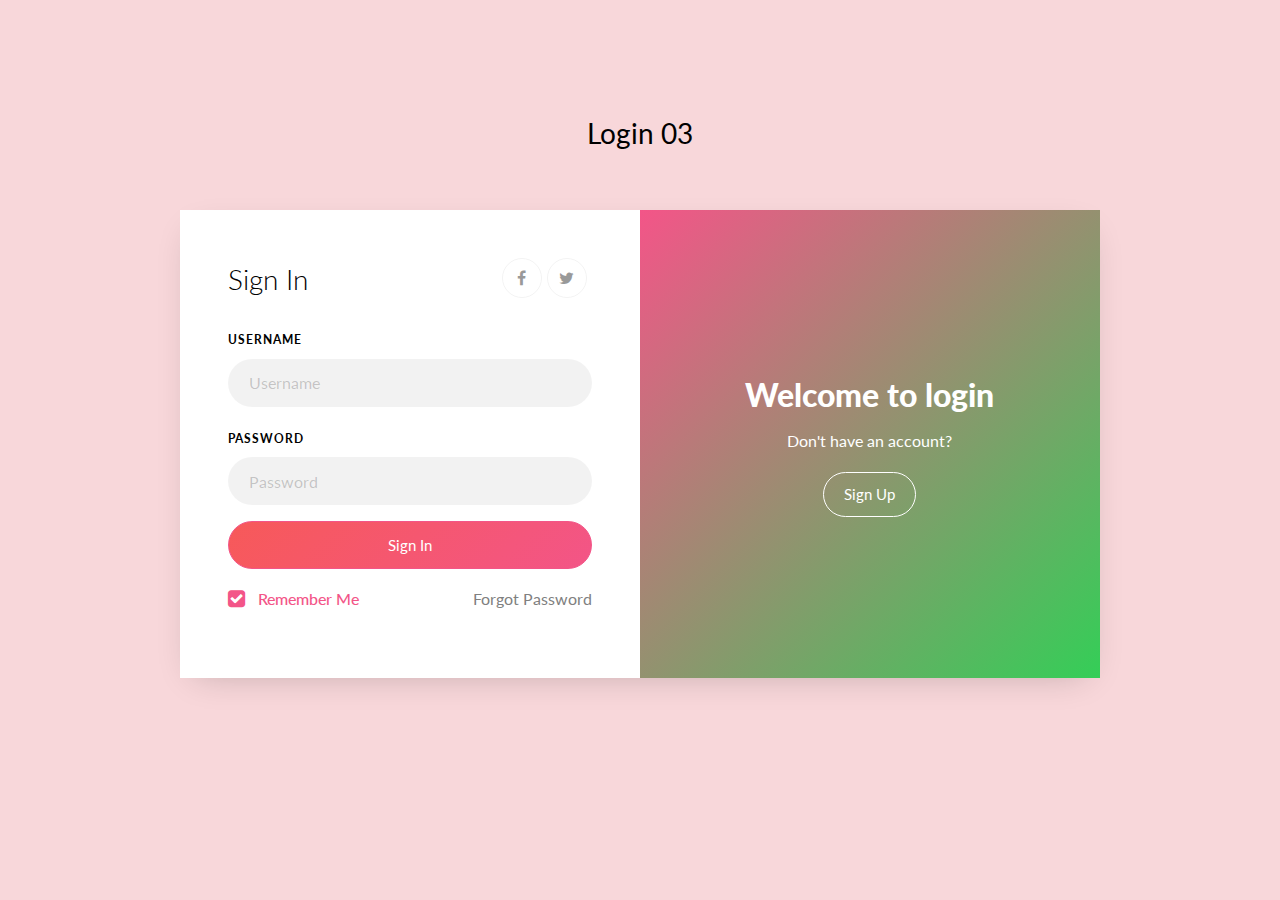
==== index.html @ 996f0812 "se creo la rama diseño-3 y se modifico el css de login" ====
<!doctype html>
<html lang="en">
  <head>
  	<title>Login 03</title>
    <meta charset="utf-8">
    <meta name="viewport" content="width=device-width, initial-scale=1, shrink-to-fit=no">

	<link href="https://fonts.googleapis.com/css?family=Lato:300,400,700,900&display=swap" rel="stylesheet">

	<link rel="stylesheet" href="https://stackpath.bootstrapcdn.com/font-awesome/4.7.0/css/font-awesome.min.css">
	
	<link rel="stylesheet" href="css/style.css">

	</head>
	<body>
	<section class="ftco-section">
		<div class="container">
			<div class="row justify-content-center">
				<div class="col-md-6 text-center mb-5">
					<h2 class="heading-section">Login 03</h2>
				</div>
			</div>
			<div class="row justify-content-center">
				<div class="col-md-12 col-lg-10">
					<div class="wrap d-md-flex">
						<div class="text-wrap p-4 p-lg-5 text-center d-flex align-items-center order-md-last">
							<div class="text w-100">
								<h2>Welcome to login</h2>
								<p>Don't have an account?</p>
								<a href="#" class="btn btn-white btn-outline-white">Sign Up</a>
							</div>
			      </div>
						<div class="login-wrap p-4 p-lg-5">
			      	<div class="d-flex">
			      		<div class="w-100">
			      			<h3 class="mb-4">Sign In</h3>
			      		</div>
								<div class="w-100">
									<p class="social-media d-flex justify-content-end">
										<a href="#" class="social-icon d-flex align-items-center justify-content-center"><span class="fa fa-facebook"></span></a>
										<a href="#" class="social-icon d-flex align-items-center justify-content-center"><span class="fa fa-twitter"></span></a>
									</p>
								</div>
			      	</div>
							<form action="#" class="signin-form">
			      		<div class="form-group mb-3">
			      			<label class="label" for="name">Username</label>
			      			<input type="text" class="form-control" placeholder="Username" required>
			      		</div>
		            <div class="form-group mb-3">
		            	<label class="label" for="password">Password</label>
		              <input type="password" class="form-control" placeholder="Password" required>
		            </div>
		            <div class="form-group">
		            	<button type="submit" class="form-control btn btn-primary submit px-3">Sign In</button>
		            </div>
		            <div class="form-group d-md-flex">
		            	<div class="w-50 text-left">
			            	<label class="checkbox-wrap checkbox-primary mb-0">Remember Me
									  <input type="checkbox" checked>
									  <span class="checkmark"></span>
										</label>
									</div>
									<div class="w-50 text-md-right">
										<a href="#">Forgot Password</a>
									</div>
		            </div>
		          </form>
		        </div>
		      </div>
				</div>
			</div>
		</div>
	</section>

	<script src="js/jquery.min.js"></script>
  <script src="js/popper.js"></script>
  <script src="js/bootstrap.min.js"></script>
  <script src="js/main.js"></script>

	</body>
</html>
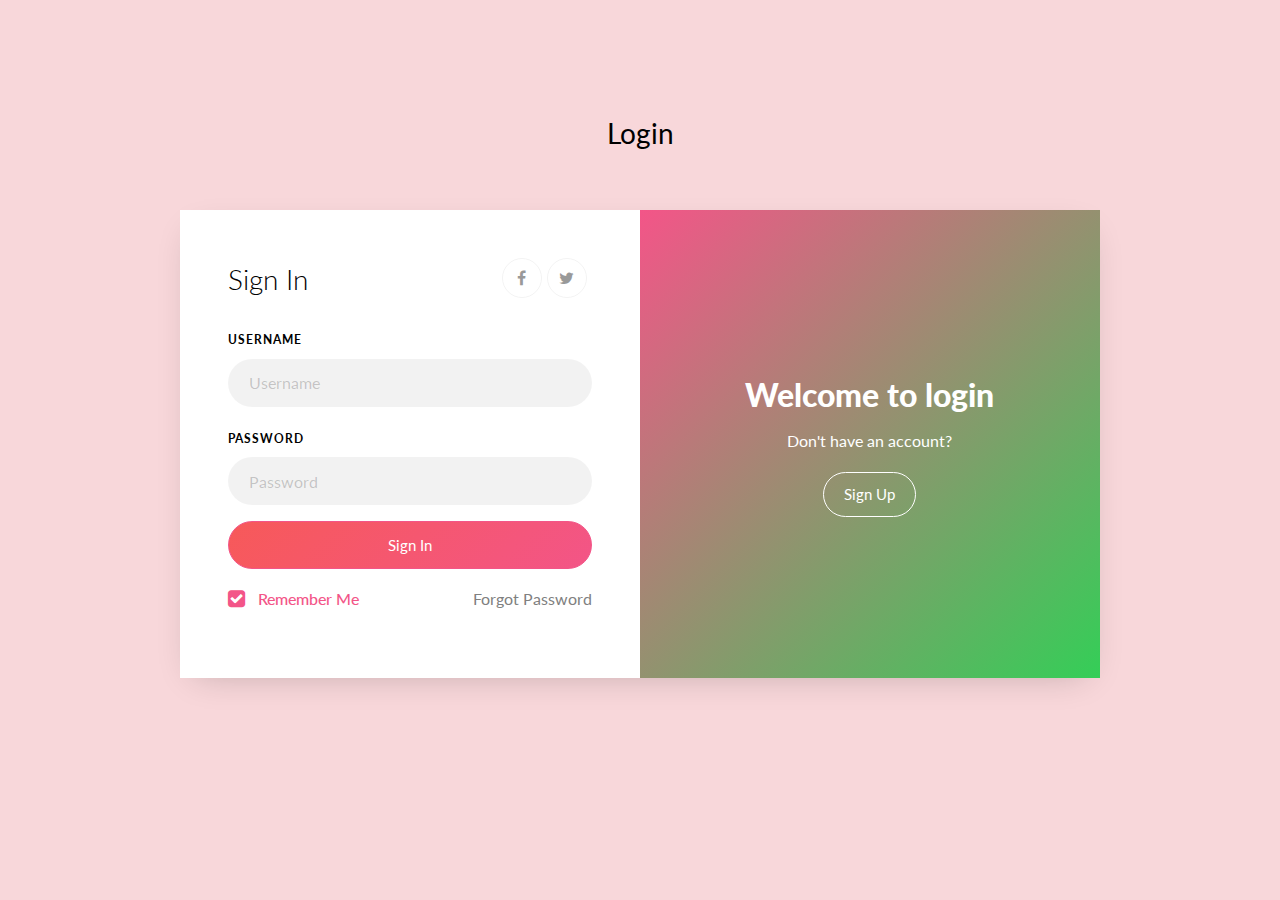
==== commit 0db310a5: "se modifico el titulo h2" ====
--- a/index.html
+++ b/index.html
@@ -17,7 +17,7 @@
 		<div class="container">
 			<div class="row justify-content-center">
 				<div class="col-md-6 text-center mb-5">
-					<h2 class="heading-section">Login 03</h2>
+					<h2 class="heading-section">Login</h2>
 				</div>
 			</div>
 			<div class="row justify-content-center">
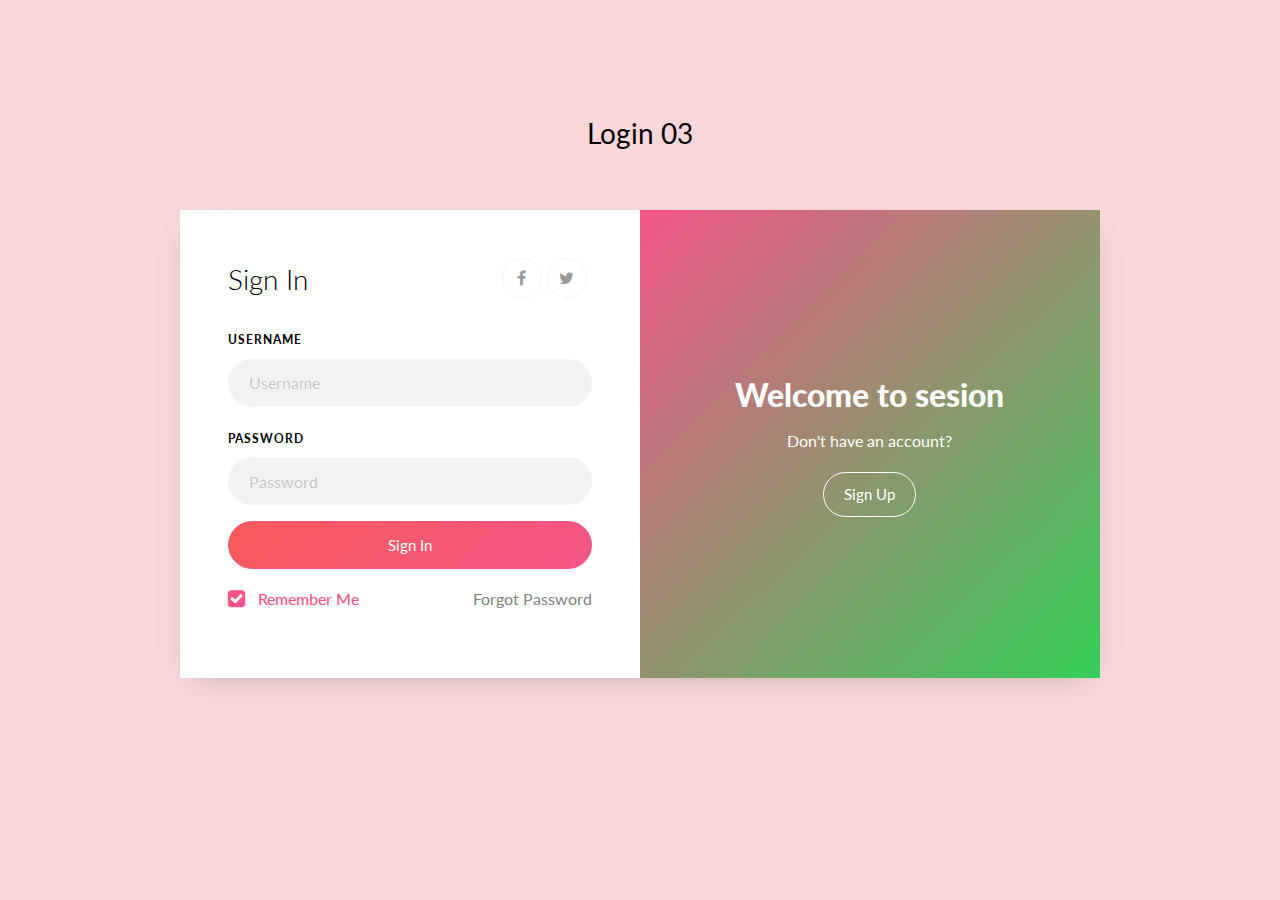
==== commit ac843ab7: "se modifico titulo h2" ====
--- a/index.html
+++ b/index.html
@@ -1,83 +1,117 @@
-<!doctype html>
+<!DOCTYPE html>
 <html lang="en">
   <head>
-  	<title>Login 03</title>
-    <meta charset="utf-8">
-    <meta name="viewport" content="width=device-width, initial-scale=1, shrink-to-fit=no">
+    <title>Login 03</title>
+    <meta charset="utf-8" />
+    <meta
+      name="viewport"
+      content="width=device-width, initial-scale=1, shrink-to-fit=no"
+    />
 
-	<link href="https://fonts.googleapis.com/css?family=Lato:300,400,700,900&display=swap" rel="stylesheet">
+    <link
+      href="https://fonts.googleapis.com/css?family=Lato:300,400,700,900&display=swap"
+      rel="stylesheet"
+    />
 
-	<link rel="stylesheet" href="https://stackpath.bootstrapcdn.com/font-awesome/4.7.0/css/font-awesome.min.css">
-	
-	<link rel="stylesheet" href="css/style.css">
+    <link
+      rel="stylesheet"
+      href="https://stackpath.bootstrapcdn.com/font-awesome/4.7.0/css/font-awesome.min.css"
+    />
 
-	</head>
-	<body>
-	<section class="ftco-section">
-		<div class="container">
-			<div class="row justify-content-center">
-				<div class="col-md-6 text-center mb-5">
-					<h2 class="heading-section">Login</h2>
-				</div>
-			</div>
-			<div class="row justify-content-center">
-				<div class="col-md-12 col-lg-10">
-					<div class="wrap d-md-flex">
-						<div class="text-wrap p-4 p-lg-5 text-center d-flex align-items-center order-md-last">
-							<div class="text w-100">
-								<h2>Welcome to login</h2>
-								<p>Don't have an account?</p>
-								<a href="#" class="btn btn-white btn-outline-white">Sign Up</a>
-							</div>
-			      </div>
-						<div class="login-wrap p-4 p-lg-5">
-			      	<div class="d-flex">
-			      		<div class="w-100">
-			      			<h3 class="mb-4">Sign In</h3>
-			      		</div>
-								<div class="w-100">
-									<p class="social-media d-flex justify-content-end">
-										<a href="#" class="social-icon d-flex align-items-center justify-content-center"><span class="fa fa-facebook"></span></a>
-										<a href="#" class="social-icon d-flex align-items-center justify-content-center"><span class="fa fa-twitter"></span></a>
-									</p>
-								</div>
-			      	</div>
-							<form action="#" class="signin-form">
-			      		<div class="form-group mb-3">
-			      			<label class="label" for="name">Username</label>
-			      			<input type="text" class="form-control" placeholder="Username" required>
-			      		</div>
-		            <div class="form-group mb-3">
-		            	<label class="label" for="password">Password</label>
-		              <input type="password" class="form-control" placeholder="Password" required>
-		            </div>
-		            <div class="form-group">
-		            	<button type="submit" class="form-control btn btn-primary submit px-3">Sign In</button>
-		            </div>
-		            <div class="form-group d-md-flex">
-		            	<div class="w-50 text-left">
-			            	<label class="checkbox-wrap checkbox-primary mb-0">Remember Me
-									  <input type="checkbox" checked>
-									  <span class="checkmark"></span>
-										</label>
-									</div>
-									<div class="w-50 text-md-right">
-										<a href="#">Forgot Password</a>
-									</div>
-		            </div>
-		          </form>
-		        </div>
-		      </div>
-				</div>
-			</div>
-		</div>
-	</section>
+    <link rel="stylesheet" href="css/style.css" />
+  </head>
+  <body>
+    <section class="ftco-section">
+      <div class="container">
+        <div class="row justify-content-center">
+          <div class="col-md-6 text-center mb-5">
+            <h2 class="heading-section">Login 03</h2>
+          </div>
+        </div>
+        <div class="row justify-content-center">
+          <div class="col-md-12 col-lg-10">
+            <div class="wrap d-md-flex">
+              <div
+                class="text-wrap p-4 p-lg-5 text-center d-flex align-items-center order-md-last"
+              >
+                <div class="text w-100">
+                  <h2>Welcome to sesion</h2>
+                  <p>Don't have an account?</p>
+                  <a href="#" class="btn btn-white btn-outline-white"
+                    >Sign Up</a
+                  >
+                </div>
+              </div>
+              <div class="login-wrap p-4 p-lg-5">
+                <div class="d-flex">
+                  <div class="w-100">
+                    <h3 class="mb-4">Sign In</h3>
+                  </div>
+                  <div class="w-100">
+                    <p class="social-media d-flex justify-content-end">
+                      <a
+                        href="#"
+                        class="social-icon d-flex align-items-center justify-content-center"
+                        ><span class="fa fa-facebook"></span
+                      ></a>
+                      <a
+                        href="#"
+                        class="social-icon d-flex align-items-center justify-content-center"
+                        ><span class="fa fa-twitter"></span
+                      ></a>
+                    </p>
+                  </div>
+                </div>
+                <form action="#" class="signin-form">
+                  <div class="form-group mb-3">
+                    <label class="label" for="name">Username</label>
+                    <input
+                      type="text"
+                      class="form-control"
+                      placeholder="Username"
+                      required
+                    />
+                  </div>
+                  <div class="form-group mb-3">
+                    <label class="label" for="password">Password</label>
+                    <input
+                      type="password"
+                      class="form-control"
+                      placeholder="Password"
+                      required
+                    />
+                  </div>
+                  <div class="form-group">
+                    <button
+                      type="submit"
+                      class="form-control btn btn-primary submit px-3"
+                    >
+                      Sign In
+                    </button>
+                  </div>
+                  <div class="form-group d-md-flex">
+                    <div class="w-50 text-left">
+                      <label class="checkbox-wrap checkbox-primary mb-0"
+                        >Remember Me
+                        <input type="checkbox" checked />
+                        <span class="checkmark"></span>
+                      </label>
+                    </div>
+                    <div class="w-50 text-md-right">
+                      <a href="#">Forgot Password</a>
+                    </div>
+                  </div>
+                </form>
+              </div>
+            </div>
+          </div>
+        </div>
+      </div>
+    </section>
 
-	<script src="js/jquery.min.js"></script>
-  <script src="js/popper.js"></script>
-  <script src="js/bootstrap.min.js"></script>
-  <script src="js/main.js"></script>
-
-	</body>
+    <script src="js/jquery.min.js"></script>
+    <script src="js/popper.js"></script>
+    <script src="js/bootstrap.min.js"></script>
+    <script src="js/main.js"></script>
+  </body>
 </html>
-
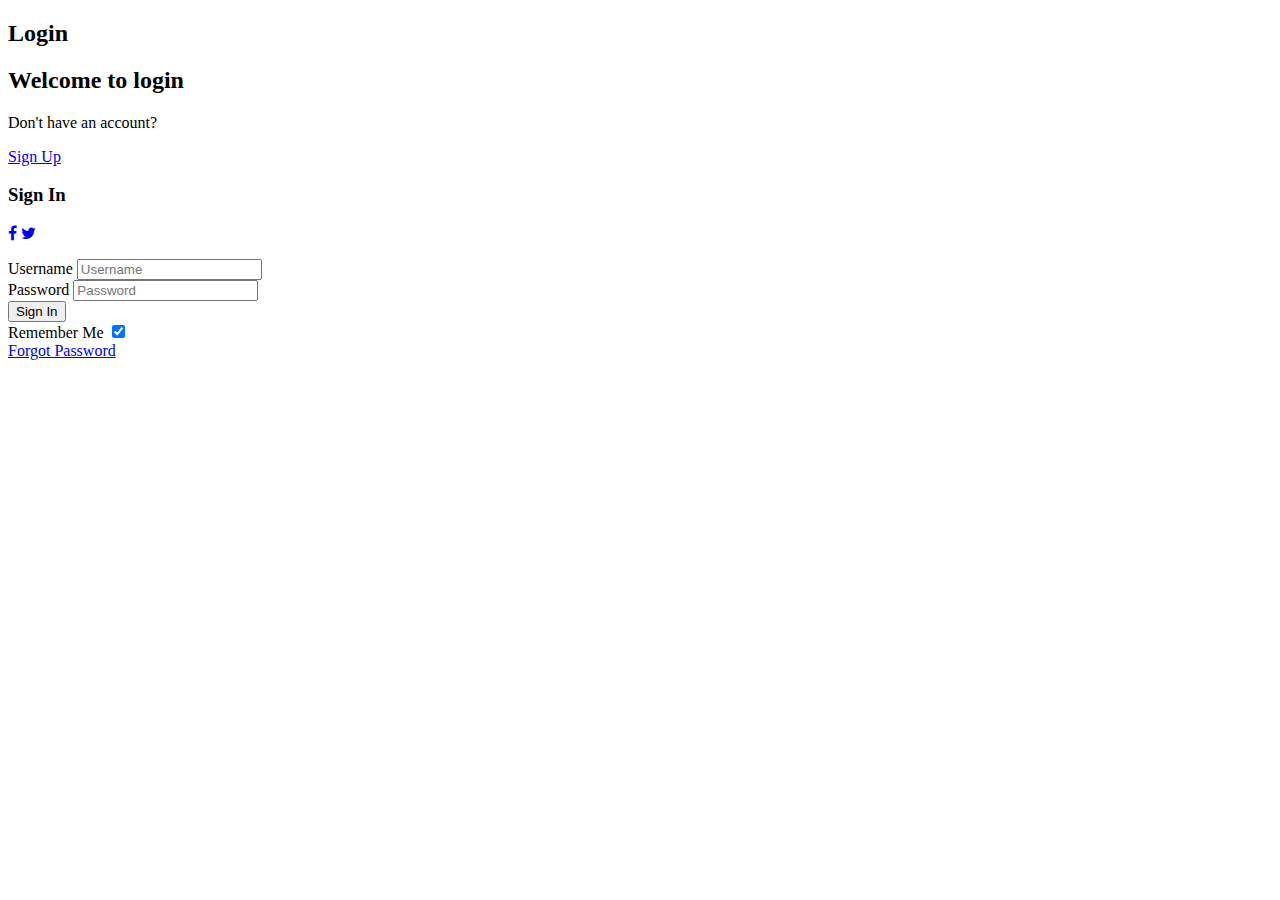
==== commit a4bb778d: "se resolvio conflicto en index" ====
--- a/index.html
+++ b/index.html
@@ -18,96 +18,67 @@
       href="https://stackpath.bootstrapcdn.com/font-awesome/4.7.0/css/font-awesome.min.css"
     />
 
-    <link rel="stylesheet" href="css/style.css" />
-  </head>
-  <body>
-    <section class="ftco-section">
-      <div class="container">
-        <div class="row justify-content-center">
-          <div class="col-md-6 text-center mb-5">
-            <h2 class="heading-section">Login 03</h2>
-          </div>
-        </div>
-        <div class="row justify-content-center">
-          <div class="col-md-12 col-lg-10">
-            <div class="wrap d-md-flex">
-              <div
-                class="text-wrap p-4 p-lg-5 text-center d-flex align-items-center order-md-last"
-              >
-                <div class="text w-100">
-                  <h2>Welcome to sesion</h2>
-                  <p>Don't have an account?</p>
-                  <a href="#" class="btn btn-white btn-outline-white"
-                    >Sign Up</a
-                  >
-                </div>
-              </div>
-              <div class="login-wrap p-4 p-lg-5">
-                <div class="d-flex">
-                  <div class="w-100">
-                    <h3 class="mb-4">Sign In</h3>
-                  </div>
-                  <div class="w-100">
-                    <p class="social-media d-flex justify-content-end">
-                      <a
-                        href="#"
-                        class="social-icon d-flex align-items-center justify-content-center"
-                        ><span class="fa fa-facebook"></span
-                      ></a>
-                      <a
-                        href="#"
-                        class="social-icon d-flex align-items-center justify-content-center"
-                        ><span class="fa fa-twitter"></span
-                      ></a>
-                    </p>
-                  </div>
-                </div>
-                <form action="#" class="signin-form">
-                  <div class="form-group mb-3">
-                    <label class="label" for="name">Username</label>
-                    <input
-                      type="text"
-                      class="form-control"
-                      placeholder="Username"
-                      required
-                    />
-                  </div>
-                  <div class="form-group mb-3">
-                    <label class="label" for="password">Password</label>
-                    <input
-                      type="password"
-                      class="form-control"
-                      placeholder="Password"
-                      required
-                    />
-                  </div>
-                  <div class="form-group">
-                    <button
-                      type="submit"
-                      class="form-control btn btn-primary submit px-3"
-                    >
-                      Sign In
-                    </button>
-                  </div>
-                  <div class="form-group d-md-flex">
-                    <div class="w-50 text-left">
-                      <label class="checkbox-wrap checkbox-primary mb-0"
-                        >Remember Me
-                        <input type="checkbox" checked />
-                        <span class="checkmark"></span>
-                      </label>
-                    </div>
-                    <div class="w-50 text-md-right">
-                      <a href="#">Forgot Password</a>
-                    </div>
-                  </div>
-                </form>
-              </div>
-            </div>
-          </div>
-        </div>
-      </div>
-    </section>
+	</head>
+	<body>
+	<section class="ftco-section">
+		<div class="container">
+			<div class="row justify-content-center">
+				<div class="col-md-6 text-center mb-5">
+					<h2 class="heading-section">Login</h2>
+				</div>
+			</div>
+			<div class="row justify-content-center">
+				<div class="col-md-12 col-lg-10">
+					<div class="wrap d-md-flex">
+						<div class="text-wrap p-4 p-lg-5 text-center d-flex align-items-center order-md-last">
+							<div class="text w-100">
+								<h2>Welcome to login</h2>
+								<p>Don't have an account?</p>
+								<a href="#" class="btn btn-white btn-outline-white">Sign Up</a>
+							</div>
+			      </div>
+						<div class="login-wrap p-4 p-lg-5">
+			      	<div class="d-flex">
+			      		<div class="w-100">
+			      			<h3 class="mb-4">Sign In</h3>
+			      		</div>
+								<div class="w-100">
+									<p class="social-media d-flex justify-content-end">
+										<a href="#" class="social-icon d-flex align-items-center justify-content-center"><span class="fa fa-facebook"></span></a>
+										<a href="#" class="social-icon d-flex align-items-center justify-content-center"><span class="fa fa-twitter"></span></a>
+									</p>
+								</div>
+			      	</div>
+							<form action="#" class="signin-form">
+			      		<div class="form-group mb-3">
+			      			<label class="label" for="name">Username</label>
+			      			<input type="text" class="form-control" placeholder="Username" required>
+			      		</div>
+		            <div class="form-group mb-3">
+		            	<label class="label" for="password">Password</label>
+		              <input type="password" class="form-control" placeholder="Password" required>
+		            </div>
+		            <div class="form-group">
+		            	<button type="submit" class="form-control btn btn-primary submit px-3">Sign In</button>
+		            </div>
+		            <div class="form-group d-md-flex">
+		            	<div class="w-50 text-left">
+			            	<label class="checkbox-wrap checkbox-primary mb-0">Remember Me
+									  <input type="checkbox" checked>
+									  <span class="checkmark"></span>
+										</label>
+									</div>
+									<div class="w-50 text-md-right">
+										<a href="#">Forgot Password</a>
+									</div>
+		            </div>
+		          </form>
+		        </div>
+		      </div>
+				</div>
+			</div>
+		</div>
+	</section>
 
     <script src="js/jquery.min.js"></script>
     <script src="js/popper.js"></script>
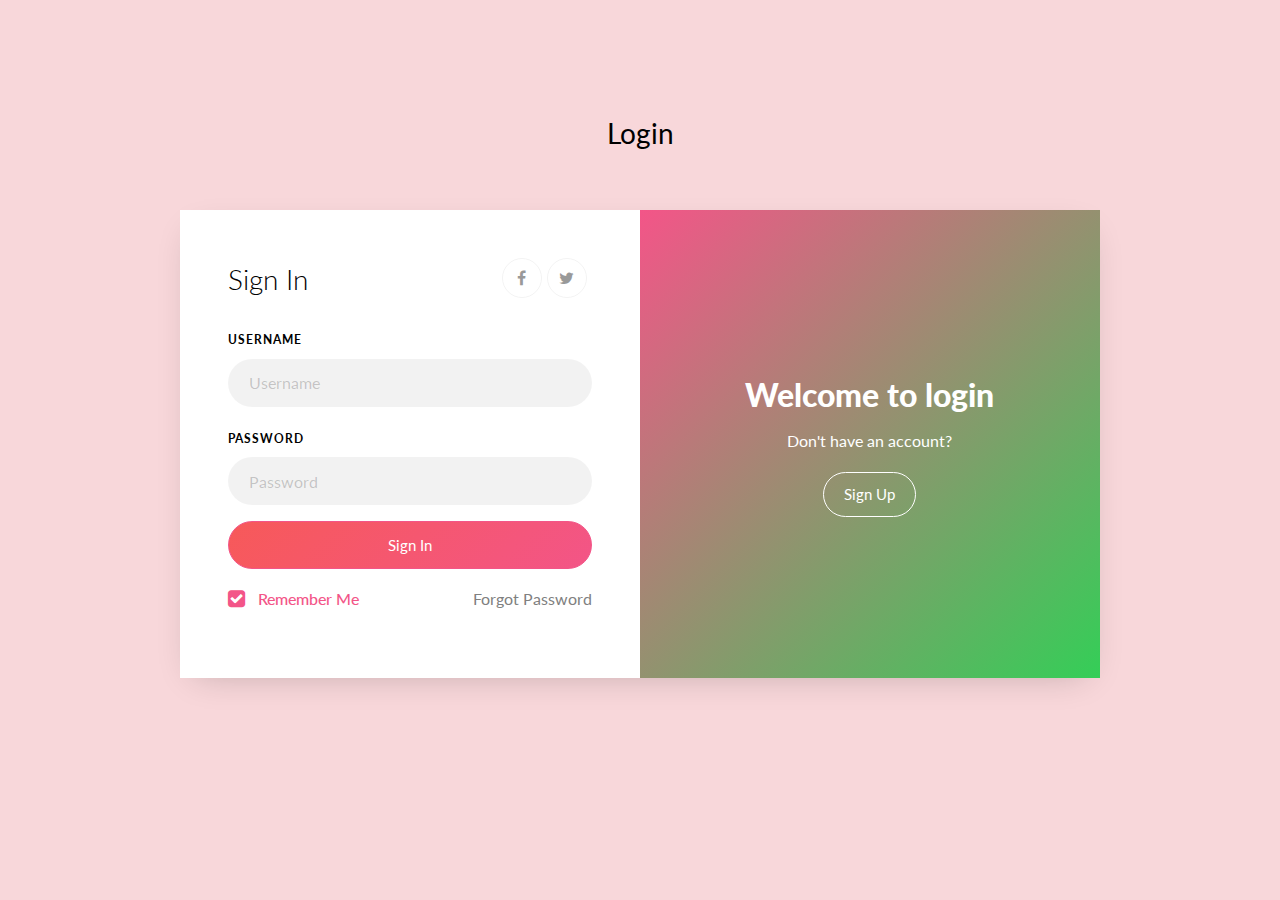
==== commit dba663dc: "se agrego el link de css (accidentalmente lo borre)" ====
--- a/index.html
+++ b/index.html
@@ -17,7 +17,7 @@
       rel="stylesheet"
       href="https://stackpath.bootstrapcdn.com/font-awesome/4.7.0/css/font-awesome.min.css"
     />
-
+    <link rel="stylesheet" href="css/style.css">
 	</head>
 	<body>
 	<section class="ftco-section">
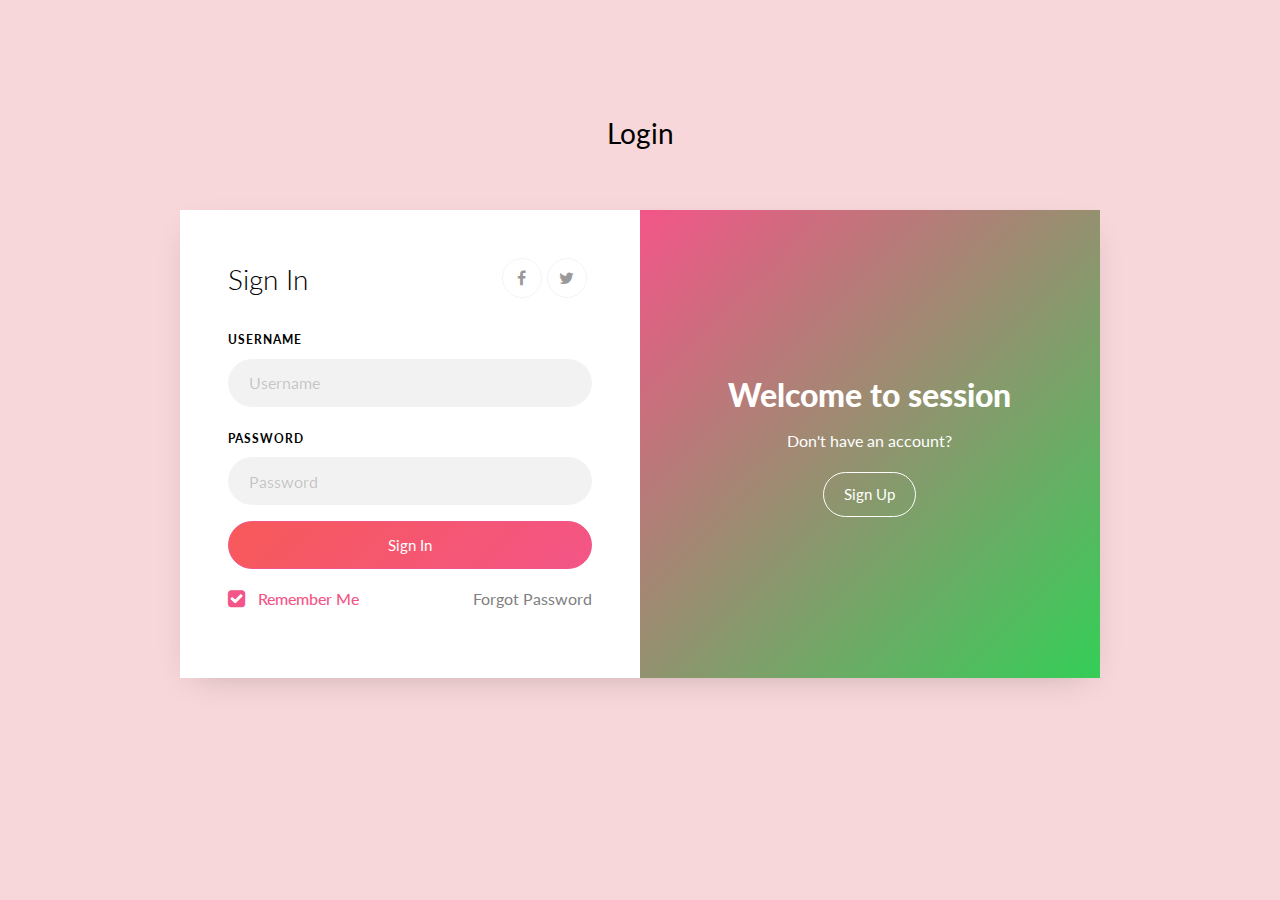
==== commit 0e1f60f3: "Update index.html" ====
--- a/index.html
+++ b/index.html
@@ -32,7 +32,7 @@
 					<div class="wrap d-md-flex">
 						<div class="text-wrap p-4 p-lg-5 text-center d-flex align-items-center order-md-last">
 							<div class="text w-100">
-								<h2>Welcome to login</h2>
+								<h2>Welcome to session</h2>
 								<p>Don't have an account?</p>
 								<a href="#" class="btn btn-white btn-outline-white">Sign Up</a>
 							</div>
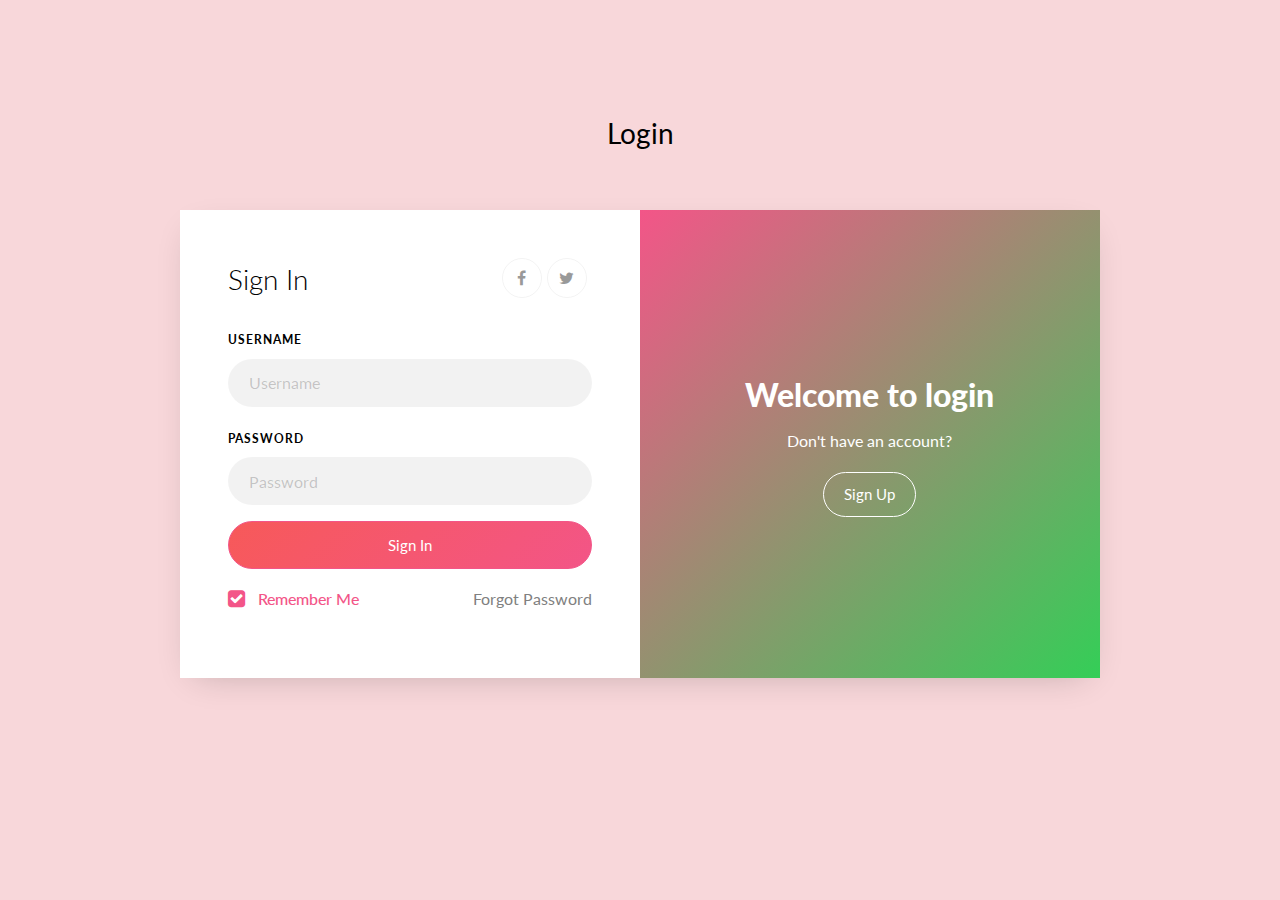
==== commit 3a2e3872: "cambie session por login en h2" ====
--- a/index.html
+++ b/index.html
@@ -32,7 +32,7 @@
 					<div class="wrap d-md-flex">
 						<div class="text-wrap p-4 p-lg-5 text-center d-flex align-items-center order-md-last">
 							<div class="text w-100">
-								<h2>Welcome to session</h2>
+								<h2>Welcome to login</h2>
 								<p>Don't have an account?</p>
 								<a href="#" class="btn btn-white btn-outline-white">Sign Up</a>
 							</div>
